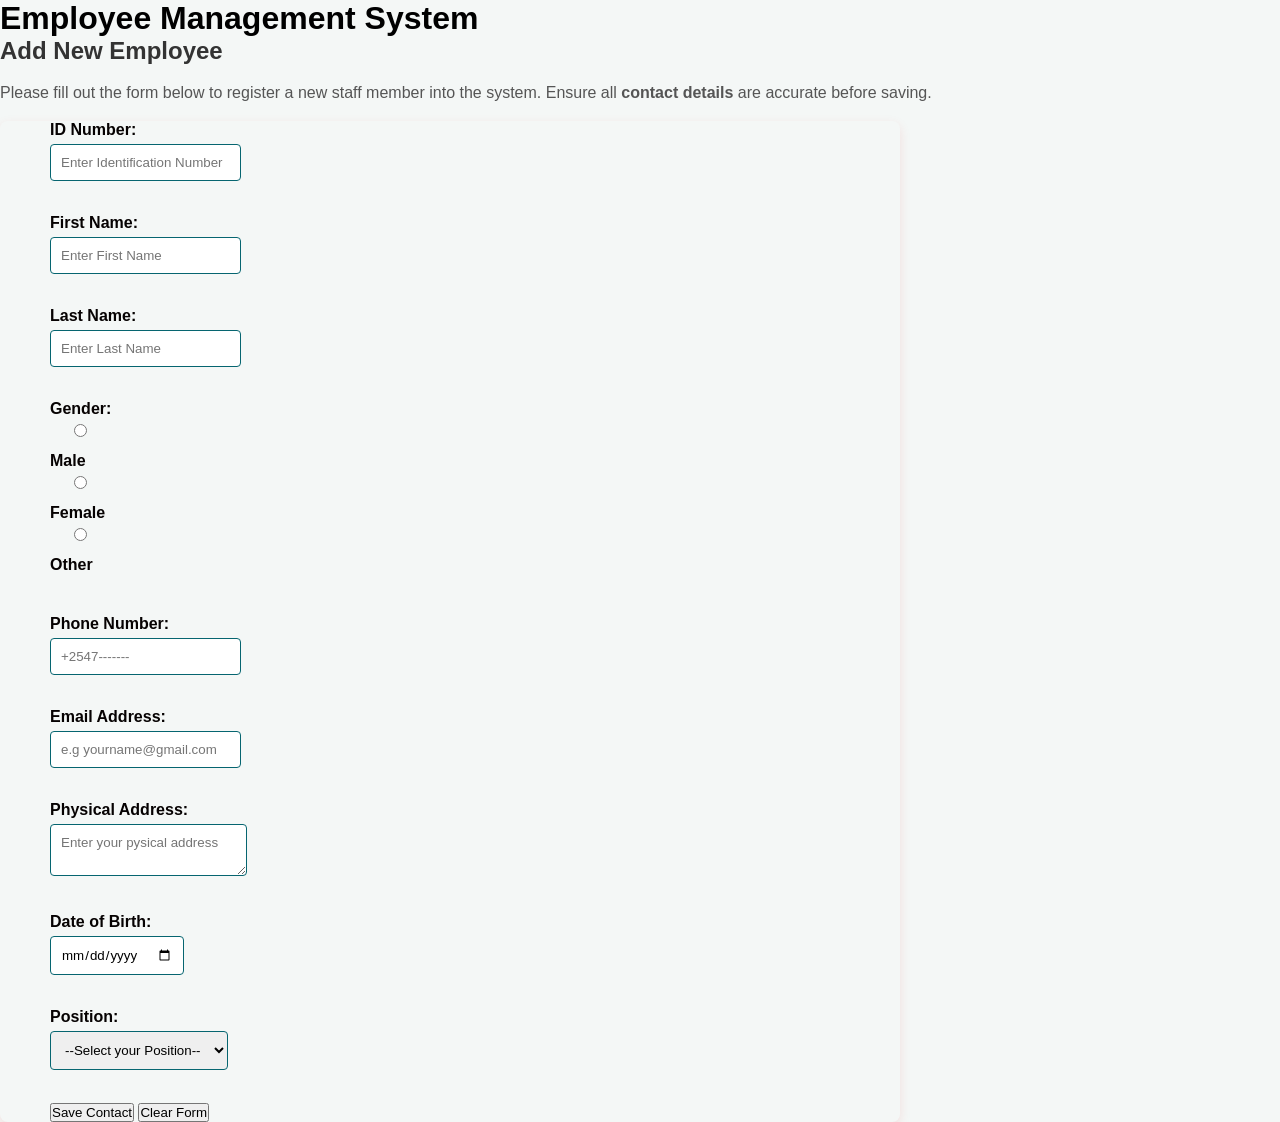
==== new-contact.html @ b5bd3014 "Created the new contact page" ====
<!DOCTYPE html>
<html lang="en">
<head>
    <meta charset="UTF-8">
    <meta name="viewport" content="width=device-width, initial-scale=1.0">
    <title>Add New Contact</title>
    <link rel="stylesheet" href="styles.css">
</head>
<body id="add-contact-page">
    <h1>Employee Management System</h1>
    <h2>Add New Employee</h2>
    <p>Please fill out the form below to register a new staff member into the system. Ensure all <b>contact details</b> are accurate before saving.</p>
    <form>
        <div>
            <label for="id_number">ID Number:</label>
            <input type="text" id="id_number" name="id_number" placeholder="Enter Identification Number">
            <br><br>
        </div>
        <div>
            <label for="firstname">First Name:</label>
            <input type="text" id="firstname" name="firstname" placeholder="Enter First Name">
            <br><br>
        </div>
        <div>
            <label for="lastname">Last Name:</label>
            <input type="text" id="lastname" name="lastname" placeholder="Enter Last Name">
            <br><br>
        </div>
        <div>
            <label>Gender: </label>
            <input type="radio" id="male" name="gender" value="male">
            <label for="male">Male</label>
            <input type="radio" id="female" name="gender" value="female">
            <label for="female">Female</label>
            <input type="radio" id="other" name="gender" value="other">
            <label for="other">Other</label>
            <br><br>
        </div>
        <div>
            <label for="phone">Phone Number:</label>
            <input type="tel" id="phone" name="phone" placeholder="+2547-------">
            <br><br>
        </div>
        <div>
            <label for="email">Email Address:</label>
            <input type="email" id="email" name="email" placeholder="e.g yourname@gmail.com">
            <br><br>
        </div>
        <div>
            <label for="address">Physical Address:</label>
            <textarea id="address" name="address" placeholder="Enter your pysical address"></textarea>
            <br><br>
        </div>
        <div>
            <label for="dob">Date of Birth:</label>
            <input type="date" id="dob" name="dob">
            <br><br>
        </div>
        <div>
    <label for="Position">Position:</label>
    <select id="position" name="position" onchange="checkPosition()">
    <option value="">--Select your Position--</option>
    <option value="manager">Manager</option>
    <option value="supervisor">Supervisor</option>
    <option value="developer">Developer</option>
    <option value="intern">Intern</option>
    <option value="other">Other</option>
</select><br><br>
</div>
<div>
        <button type="submit">Save Contact</button>
        <button type="reset">Clear Form</button>
    </div>
<div id="other-position-group" style="display: none; margin-top: 10px;">
    <label for="other_position">Please specify:</label>
    <input type="text" id="other_position" name="other_position" placeholder="Enter your position">
</div>    
    </form>
    
</body>
</html>
---- styles.css ----
* {
    margin: 0;
    padding: 0;
    box-sizing: border-box;
    font-family: 'Roboto', Arial, sans-serif;
}

body {
    background-color: #f4f7f6;
    display: flex;
    flex-direction: column;
    min-height: 100vh;
}
.top-nav-bar {
    background-color: #ffffff;
    padding: 12px 20px;
    border-bottom: 1px solid #dee2e6;
    text-align: left;
}
.top-nav-bar a {
    text-decoration: none;
    color: #3c8dbc;
    font-weight: 600;
    margin-right: 15px;
}
.hero-header {
    background-color: #ffffff;
    padding: 40px 20px;
    text-align: center;
    border-bottom: 3px solid #3c8dbc;
    text-align: left;
}
.hero-header h1 {
    font-size: 3.5rem;
    color: #222d32;
    text-transform: uppercase;
    letter-spacing: 1px;
    margin-left: 0;
}
.app-container {
    display: flex; 
    flex: 1;  
}
.sidebar {
    width: 250px;
    background-color: #222d32;
    color: #fff;
    padding-top: 20px;
}
.user-panel {
    text-align: center;
    padding-bottom: 20px;
    border-bottom: 1px solid #1a2226;
    margin-bottom: 20px;
}
.user-image img {
    width: 100px;
    height: 100px;
    border-radius: 50%;
    object-fit: cover;
    border: 3px solid #3c8dbc;
    margin-bottom: 10px;
}
.online-circle {
    height: 10px;
    width: 10px;
    background-color: #3fb618;
    border-radius: 50%;
    display: inline-block;
}
.nav-menu {
    list-style: none;
}
.nav-menu li a {
    display: block;
    color: #b8c7ce;
    padding: 15px 25px;
    text-decoration: none;
    border-left: 3px solid transparent;
    transition: 0.3s;
}
.nav-menu li a:hover, .nav-menu li a.active {
    background-color: #1e282c;
    color: #fff;
    border-left-color: #3c8dbc;
}
.content-area {
    flex: 1;
    padding: 30px;
}
.stats-row {
    display: flex;
    gap: 20px;
    margin-bottom: 30px;
}
.box {
    flex: 1;
    color: white;
    padding: 20px;
    border-radius: 4px;
    position: relative;
}
.blue-box { background-color: #00c0ef; }
.green-box { background-color: #00a65a; }
.box-footer {
    background: rgba(0,0,0,0.1);
    margin: 15px -20px -20px;
    padding: 8px;
    text-align: center;
    font-size: 13px;
}
.welcome-section, .vision-mission {
    background: #ffffff;
    padding: 25px;
    border-radius: 4px;
    margin-bottom: 20px;
    box-shadow: 0 1px 3px rgba(0,0,0,0.1);
    border-top: 3px solid #d2d6de;
}
h2 {
    color: #333;
    margin-bottom: 15px;
}
p {
    line-height: 1.6;
    color: #555;
    margin-bottom: 15px;
}
#add-contact-page form {
    background-color: linear-gradient(135deg, #2c3e50, #0d282c);
    max-width: 100vh;
    margin: 0;
    display: flex;
    flex-direction: column;
    align-items: flex-start;
    padding-left: 50px;
    border-radius: 8px;
    box-shadow: 0 4px 12px rgba(224, 12, 12, 0.1);
}
#add-contact-page label {
    display: block;
    font-weight: 600;
    margin-bottom: 5px;
    color: #060202;
    text-align: left;
}
#add-contact-page input, 
#add-contact-page select, 
#add-contact-page textarea {
    width: 100%;
    padding: 10px;
    margin-bottom: 15px;
    border: 1px solid #066570;
    border-radius: 4px;
    box-sizing: border-box;
}
#add-contact-page .form-actions {
    display: flex;
    justify-content: center;
    gap: 20px;
}
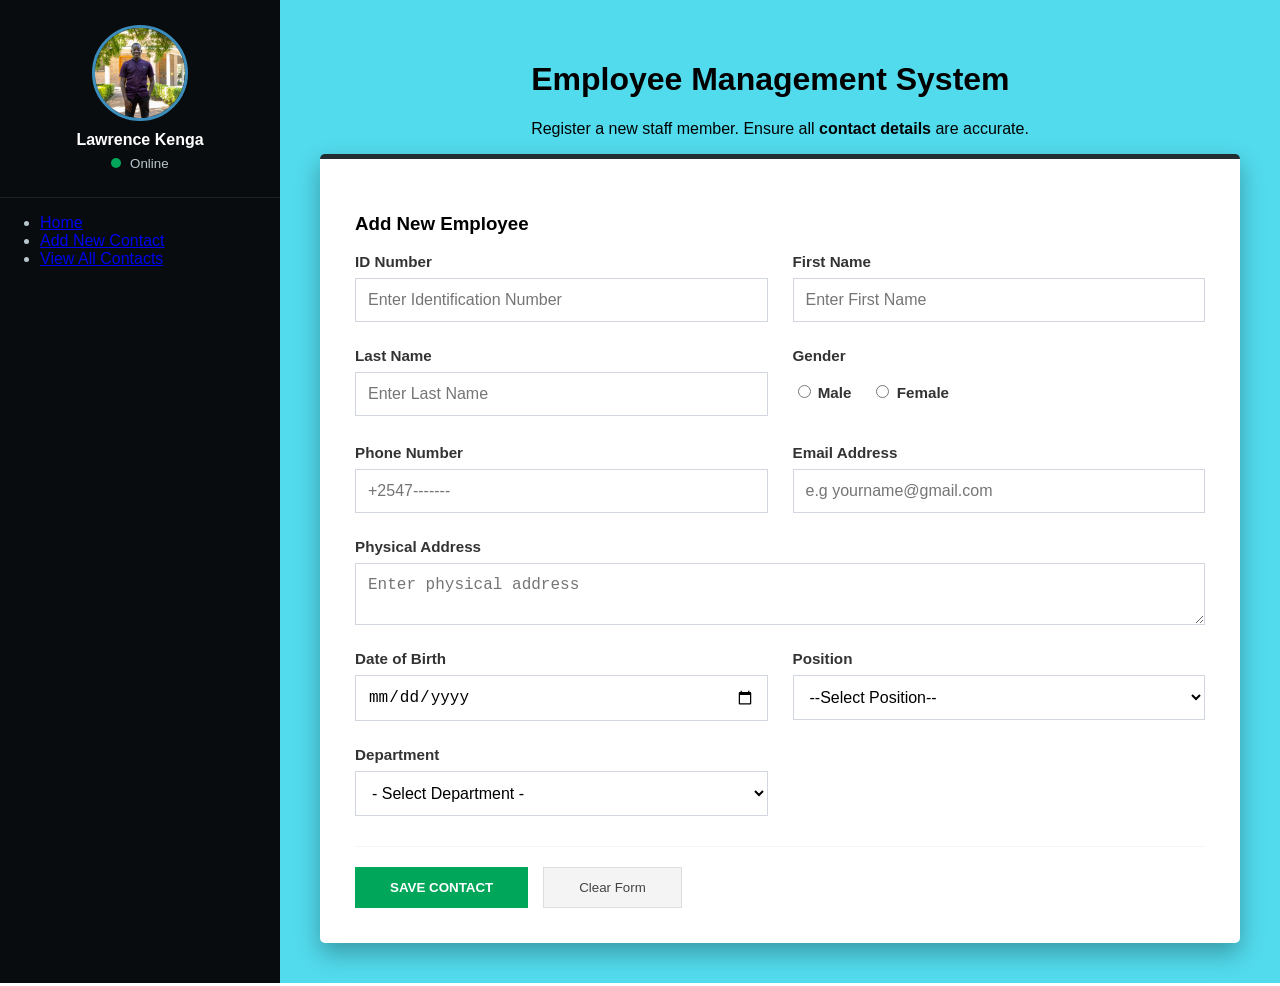
==== commit cb8b904e: "Edited the new contact page and the view all contacts page" ====
--- a/new-contact.html
+++ b/new-contact.html
@@ -3,79 +3,131 @@
 <head>
     <meta charset="UTF-8">
     <meta name="viewport" content="width=device-width, initial-scale=1.0">
-    <title>Add New Contact</title>
+    <title>EMS - Add New Contact</title>
     <link rel="stylesheet" href="styles.css">
 </head>
 <body id="add-contact-page">
-    <h1>Employee Management System</h1>
-    <h2>Add New Employee</h2>
-    <p>Please fill out the form below to register a new staff member into the system. Ensure all <b>contact details</b> are accurate before saving.</p>
-    <form>
-        <div>
-            <label for="id_number">ID Number:</label>
-            <input type="text" id="id_number" name="id_number" placeholder="Enter Identification Number">
-            <br><br>
-        </div>
-        <div>
-            <label for="firstname">First Name:</label>
-            <input type="text" id="firstname" name="firstname" placeholder="Enter First Name">
-            <br><br>
-        </div>
-        <div>
-            <label for="lastname">Last Name:</label>
-            <input type="text" id="lastname" name="lastname" placeholder="Enter Last Name">
-            <br><br>
-        </div>
-        <div>
-            <label>Gender: </label>
-            <input type="radio" id="male" name="gender" value="male">
-            <label for="male">Male</label>
-            <input type="radio" id="female" name="gender" value="female">
-            <label for="female">Female</label>
-            <input type="radio" id="other" name="gender" value="other">
-            <label for="other">Other</label>
-            <br><br>
-        </div>
-        <div>
-            <label for="phone">Phone Number:</label>
-            <input type="tel" id="phone" name="phone" placeholder="+2547-------">
-            <br><br>
-        </div>
-        <div>
-            <label for="email">Email Address:</label>
-            <input type="email" id="email" name="email" placeholder="e.g yourname@gmail.com">
-            <br><br>
-        </div>
-        <div>
-            <label for="address">Physical Address:</label>
-            <textarea id="address" name="address" placeholder="Enter your pysical address"></textarea>
-            <br><br>
-        </div>
-        <div>
-            <label for="dob">Date of Birth:</label>
-            <input type="date" id="dob" name="dob">
-            <br><br>
-        </div>
-        <div>
-    <label for="Position">Position:</label>
-    <select id="position" name="position" onchange="checkPosition()">
-    <option value="">--Select your Position--</option>
-    <option value="manager">Manager</option>
-    <option value="supervisor">Supervisor</option>
-    <option value="developer">Developer</option>
-    <option value="intern">Intern</option>
-    <option value="other">Other</option>
-</select><br><br>
+
+    <div class="app-container">
+        <aside class="sidebar">
+            <div class="user-panel">
+                <div class="user-image">
+                    <img src="images/lau.jpeg" alt="User Image" id="sidebar-profile-img">
+                </div>
+                <div class="user-info">
+                    <p>Lawrence Kenga</p>
+                    <small><span class="online-circle"></span> Online</small>
+                </div>
+            </div>
+            <ul class="nav-menu">
+                <li><a href="index.html">Home</a></li>
+                <li><a href="new-contact.html" class="active">Add New Contact</a></li>
+                <li><a href="view-contacts.html">View All Contacts</a></li>
+            </ul>
+        </aside>
+
+        <main class="content-area">
+            <div class="page-header">
+                <h1>Employee Management System</h1>
+                <p>Register a new staff member. Ensure all <strong>contact details</strong> are accurate.</p>
+            </div>
+
+            <div class="form-card">
+                <div class="card-header">
+                    <h3>Add New Employee</h3>
+                </div>
+                <form id="contact-form">
+                    <div class="form-grid">
+                        <div class="form-group">
+                            <label for="id_number">ID Number</label>
+                            <input type="text" id="id_number" required placeholder="Enter Identification Number" required>
+                        </div>
+
+                        <div class="form-group">
+                            <label for="firstname">First Name</label>
+                            <input type="text" id="firstname" required placeholder="Enter First Name" required>
+                        </div>
+
+                        <div class="form-group">
+                            <label for="lastname">Last Name</label>
+                            <input type="text" id="lastname" required placeholder="Enter Last Name" required>
+                        </div>
+
+                        <div class="form-group">
+                            <label>Gender</label>
+                            <div class="radio-group">
+                                <label><input type="radio" name="gender" value="male"> Male</label>
+                                <label><input type="radio" name="gender" value="female"> Female</label>
+                            </div>
+                        </div>
+
+                        <div class="form-group">
+                            <label for="phone">Phone Number</label>
+                            <input type="tel" id="phone" placeholder="+2547-------">
+                        </div>
+
+                        <div class="form-group">
+                            <label for="email">Email Address</label>
+                            <input type="email" id="email" placeholder="e.g yourname@gmail.com" required>
+                        </div>
+
+                        <div class="form-group full-width">
+                            <label for="address">Physical Address</label>
+                            <textarea id="address" rows="2" placeholder="Enter physical address"></textarea>
+                        </div>
+
+                        <div class="form-group">
+                            <label for="dob">Date of Birth</label>
+                            <input type="date" id="dob">
+                        </div>
+<div class="form-group">
+    <label for="position">Position</label>
+    <select id="position" name="position" required onchange="checkPosition(this.value)">
+        <option value="">--Select Position--</option>
+        <option value="Supervisor">Supervisor</option>
+        <option value="Sales Representative">Sales Representative</option>
+        <option value="Project Manager">Project Manager</option>
+        <option value="Receptionist">Receptionist</option>
+        <option value="Senior Web Developer">Senior Web Developer</option>
+        <option value="Junior Web Developer">Junior Web Developer</option>
+        <option value="Intern">Intern</option>
+        <option value="Other">Other</option>
+    </select>
 </div>
-<div>
-        <button type="submit">Save Contact</button>
-        <button type="reset">Clear Form</button>
+
+<div id="other-pos-group" class="form-group full-width" style="display: none;">
+    <label for="other_position">Please Specify your Position</label>
+    <input type="text" id="other_position" placeholder="Specify your specific role">
+</div>
+                        <div class="form-group">
+                            <label for="department">Department</label>
+                            <select id="department" onchange="checkDepartment(this.value)">
+                                <option value="">- Select Department -</option>
+                                <option value="IT">IT</option>
+                                <option value="Finance">Finance</option>
+                                <option value="HR">HR</option>
+                                <option value="Customer Relations">Customer Relations</option>
+                                <option value="Sales and Marketing">Sales and Marketing</option>
+                                <option value="Project Management Team">Project Management Team</option>
+                                <option value="Others">Others</option>
+                            </select>
+                        </div>
+
+                        <div id="other-dept-group" class="form-group full-width" style="display: none;">
+                            <label for="other_dept">Specify your Department</label>
+                            <input type="text" id="other_dept" placeholder="Enter your specific department">
+                        </div>
+                    </div>
+
+                    <div class="form-actions">
+                        <button type="submit" class="btn-save">Save Contact</button>
+                        <button type="reset" class="btn-clear">Clear Form</button>
+                    </div>
+                </form>
+            </div>
+        </main>
     </div>
-<div id="other-position-group" style="display: none; margin-top: 10px;">
-    <label for="other_position">Please specify:</label>
-    <input type="text" id="other_position" name="other_position" placeholder="Enter your position">
-</div>    
-    </form>
-    
+
+    <script src="main.js"></script>
 </body>
 </html>
--- a/styles.css
+++ b/styles.css
@@ -1,60 +1,59 @@
-
-* {
-    margin: 0;
-    padding: 0;
-    box-sizing: border-box;
-    font-family: 'Roboto', Arial, sans-serif;
-}
-
-body {
+#landing-page {
     background-color: #f4f7f6;
     display: flex;
     flex-direction: column;
     min-height: 100vh;
-}
-.top-nav-bar {
+    margin: 0;
+}
+
+#landing-page .top-nav-bar {
     background-color: #ffffff;
     padding: 12px 20px;
     border-bottom: 1px solid #dee2e6;
     text-align: left;
 }
-.top-nav-bar a {
+
+#landing-page .top-nav-bar a {
     text-decoration: none;
     color: #3c8dbc;
     font-weight: 600;
     margin-right: 15px;
 }
-.hero-header {
+
+#landing-page .hero-header {
     background-color: #ffffff;
     padding: 40px 20px;
-    text-align: center;
     border-bottom: 3px solid #3c8dbc;
     text-align: left;
 }
-.hero-header h1 {
+
+#landing-page .hero-header h1 {
     font-size: 3.5rem;
     color: #222d32;
     text-transform: uppercase;
     letter-spacing: 1px;
-    margin-left: 0;
-}
-.app-container {
+}
+
+#landing-page .app-container {
     display: flex; 
     flex: 1;  
 }
-.sidebar {
+
+#landing-page .sidebar {
     width: 250px;
     background-color: #222d32;
     color: #fff;
     padding-top: 20px;
 }
-.user-panel {
+
+#landing-page .user-panel {
     text-align: center;
     padding-bottom: 20px;
     border-bottom: 1px solid #1a2226;
     margin-bottom: 20px;
 }
-.user-image img {
+
+#landing-page .user-image img {
     width: 100px;
     height: 100px;
     border-radius: 50%;
@@ -62,17 +61,21 @@
     border: 3px solid #3c8dbc;
     margin-bottom: 10px;
 }
-.online-circle {
+
+#landing-page .online-circle {
     height: 10px;
     width: 10px;
     background-color: #3fb618;
     border-radius: 50%;
     display: inline-block;
 }
-.nav-menu {
+
+#landing-page .nav-menu {
     list-style: none;
-}
-.nav-menu li a {
+    padding: 0;
+}
+
+#landing-page .nav-menu li a {
     display: block;
     color: #b8c7ce;
     padding: 15px 25px;
@@ -80,83 +83,269 @@
     border-left: 3px solid transparent;
     transition: 0.3s;
 }
-.nav-menu li a:hover, .nav-menu li a.active {
+
+#landing-page .nav-menu li a:hover, 
+#landing-page .nav-menu li a.active {
     background-color: #1e282c;
     color: #fff;
     border-left-color: #3c8dbc;
 }
-.content-area {
+
+#landing-page .content-area {
     flex: 1;
     padding: 30px;
 }
-.stats-row {
+
+#landing-page .stats-row {
     display: flex;
     gap: 20px;
     margin-bottom: 30px;
 }
-.box {
+#landing-page .box {
     flex: 1;
     color: white;
     padding: 20px;
     border-radius: 4px;
     position: relative;
 }
-.blue-box { background-color: #00c0ef; }
-.green-box { background-color: #00a65a; }
-.box-footer {
+
+#landing-page .blue-box { background-color: #00c0ef; }
+#landing-page .green-box { background-color: #00a65a; }
+
+#landing-page .box-footer {
     background: rgba(0,0,0,0.1);
     margin: 15px -20px -20px;
     padding: 8px;
     text-align: center;
     font-size: 13px;
 }
-.welcome-section, .vision-mission {
-    background: #ffffff;
+
+#landing-page .welcome-section, 
+#landing-page .vision-mission {
+    background: #cf1010;
     padding: 25px;
     border-radius: 4px;
     margin-bottom: 20px;
     box-shadow: 0 1px 3px rgba(0,0,0,0.1);
-    border-top: 3px solid #d2d6de;
-}
-h2 {
+    border-top: 3px solid #0c56ea;
+}
+#landing-page h2 {
+    color: #ffffff;
+    margin-bottom: 15px;
+}
+#landing-page p {
+    line-height: 1.6;
+    color: #ffffff;
+    margin-bottom: 15px;
+}
+#add-contact-page {
+    margin: 0;
+    padding: 0;
+    font-family: 'Segoe UI', Tahoma, Geneva, Verdana, sans-serif;
+}
+#add-contact-page .app-container {
+    display: flex;
+    min-height: 100vh;
+}
+#add-contact-page .sidebar {
+    width: 280px;
+    background-color: #080c0e; 
+    flex-shrink: 0;
+    color: #b8c7ce;
+}
+#add-contact-page .user-panel {
+    padding: 25px 15px;
+    text-align: center;
+    border-bottom: 1px solid #1a2226;
+}
+#add-contact-page .user-image img {
+    width: 90px !important;
+    height: 90px !important;
+    border-radius: 50% !important;
+    object-fit: cover;
+    border: 3px solid #3c8dbc; 
+    display: block;
+    margin: 0 auto 10px auto;
+}
+
+#add-contact-page .user-info p {
+    color: #ffffff;
+    font-weight: 600;
+    margin: 5px 0;
+}
+
+#add-contact-page .online-circle {
+    height: 10px;
+    width: 10px;
+    background-color: #00a65a;
+    border-radius: 50%;
+    display: inline-block;
+    margin-right: 5px;
+}
+#add-contact-page .content-area {
+    flex: 1;
+    background-color: #52dbed;
+    padding: 40px;
+    display: flex;
+    flex-direction: column;
+    align-items: center;
+    overflow-y: auto;
+}
+#add-contact-page .header-container {
+    width: 100%;
+    max-width: 850px;
+    margin-bottom: 25px;
+    color: #ffffff;
+}
+#add-contact-page .header-container h1 { font-size: 2.2rem; margin-bottom: 5px; }
+#add-contact-page .header-container h2 { font-size: 1.5rem; opacity: 0.9; }
+#add-contact-page .form-card {
+    background: #ffffff;
+    width: 100%;
+    max-width: 850px;
+    border-top: 5px solid #222d32;
+    box-shadow: 0 10px 25px rgba(0,0,0,0.3);
+    padding: 35px;
+    border-radius: 5px;
+}
+#add-contact-page .form-grid {
+    display: grid;
+    grid-template-columns: 1fr 1fr;
+    gap: 25px;
+}
+#add-contact-page .full-width {
+    grid-column: span 2;
+}
+#add-contact-page .form-group {
+    display: flex;
+    flex-direction: column;
+}
+#add-contact-page label {
+    font-weight: 700;
+    margin-bottom: 8px;
     color: #333;
-    margin-bottom: 15px;
-}
-p {
-    line-height: 1.6;
-    color: #555;
-    margin-bottom: 15px;
-}
-#add-contact-page form {
-    background-color: linear-gradient(135deg, #2c3e50, #0d282c);
-    max-width: 100vh;
-    margin: 0;
-    display: flex;
-    flex-direction: column;
-    align-items: flex-start;
-    padding-left: 50px;
-    border-radius: 8px;
-    box-shadow: 0 4px 12px rgba(224, 12, 12, 0.1);
-}
-#add-contact-page label {
-    display: block;
-    font-weight: 600;
-    margin-bottom: 5px;
-    color: #060202;
-    text-align: left;
+    font-size: 0.95rem;
 }
 #add-contact-page input, 
 #add-contact-page select, 
 #add-contact-page textarea {
+    padding: 12px;
+    border: 1px solid #d2d6de;
+    border-radius: 0;
+    font-size: 1rem;
+    background-color: #fff;
+}
+#add-contact-page input:focus, 
+#add-contact-page select:focus {
+    border-color: #3c8dbc;
+    outline: none;
+    box-shadow: 0 0 5px rgba(60, 141, 188, 0.5);
+}
+#add-contact-page .radio-group {
+    display: flex;
+    gap: 20px;
+    padding: 10px 0;
+}
+#add-contact-page .radio-label {
+    font-weight: 500;
+    cursor: pointer;
+}
+#add-contact-page .form-actions {
+    margin-top: 30px;
+    padding-top: 20px;
+    border-top: 1px solid #f4f4f4;
+    display: flex;
+    gap: 15px;
+}
+#add-contact-page .btn-save {
+    background-color: #00a65a;
+    color: white;
+    border: none;
+    padding: 12px 35px;
+    font-weight: bold;
+    cursor: pointer;
+    text-transform: uppercase;
+}
+#add-contact-page .btn-clear {
+    background-color: #f4f4f4;
+    color: #444;
+    border: 1px solid #ddd;
+    padding: 12px 35px;
+    cursor: pointer;
+}
+#add-contact-page .btn-save:hover { background-color: #008d4c; }
+#add-contact-page .btn-clear:hover { background-color: #e7e7e7; }
+#view-contacts-page .app-container {
+    display: flex;
+    align-items: stretch;
+    min-height: 100vh;
+}
+#view-contacts-page .sidebar {
+    width: 250px;
+    background-color: #181817;
+    color: white;
+    padding-top: 20px;
+}
+#view-contacts-page .user-panel .user-image img {
+    width: 90px;
+    height: 90px;
+    border-radius: 50%;
+    object-fit: cover;
+    border: 3px solid #3c8dbc; 
+    display: block;
+    margin: 0 auto 10px auto;
+}
+#view-contacts-page .content-area {
+    flex: 1;
+    padding: 30px;
+    background-color: #f4f7f6;
+}
+#view-contacts-page h1 {
+    font-size: 1.8rem;
+    color: #222d32;
+    margin-bottom: 5px;
+}
+#view-contacts-page .employee-table {
     width: 100%;
-    padding: 10px;
-    margin-bottom: 15px;
-    border: 1px solid #066570;
-    border-radius: 4px;
-    box-sizing: border-box;
-}
-#add-contact-page .form-actions {
-    display: flex;
-    justify-content: center;
-    gap: 20px;
+    border-collapse: collapse;
+    background-color: #fff;
+    border-top: 3px solid #3c8dbc;
+    box-shadow: 0 1px 3px rgba(0,0,0,0.1);
+    margin-top: 20px;
+}
+#view-contacts-page .employee-table th {
+    background-color: #f8f9fa;
+    padding: 12px 15px;
+    text-align: left;
+    border-bottom: 2px solid #dee2e6;
+    font-size: 0.85rem;
+    color: #333;
+    text-transform: uppercase;
+}
+#view-contacts-page .employee-table td {
+    padding: 12px 15px;
+    border-bottom: 1px solid #f4f4f4;
+    font-size: 0.9rem;
+    color: #444;
+    vertical-align: middle;
+}
+#view-contacts-page .action-buttons {
+    display: flex;
+    gap: 5px;
+}
+#view-contacts-page .action-buttons button {
+    border: none;
+    border-radius: 3px;
+    padding: 6px 10px;
+    font-size: 0.8rem;
+    color: #fff;
+    cursor: pointer;
+    transition: background 0.2s;
+}
+.btn-details { background-color: #00c0ef; }
+.btn-edit    { background-color: #f39c12; }
+.btn-delete  { background-color: #dd4b39; } 
+
+#view-contacts-page .action-buttons button:hover {
+    opacity: 0.8;
 }
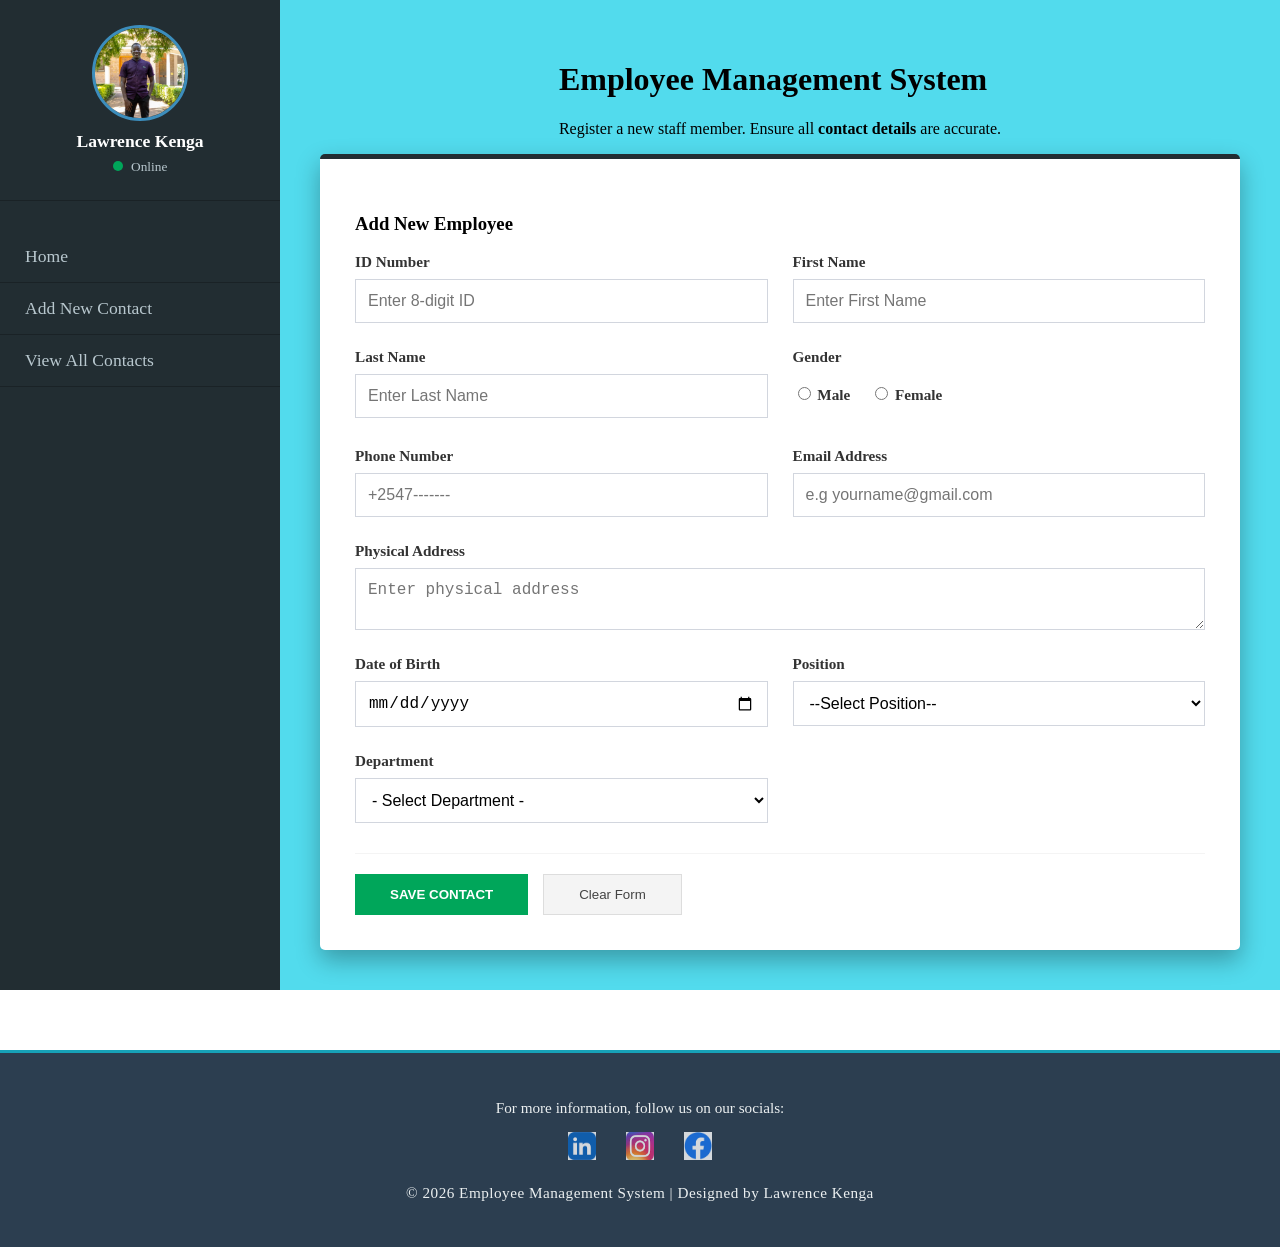
==== commit fd0953d3: "Made a few adjustments especially using the JS and completed buiding the entire system" ====
--- a/new-contact.html
+++ b/new-contact.html
@@ -40,7 +40,7 @@
                     <div class="form-grid">
                         <div class="form-group">
                             <label for="id_number">ID Number</label>
-                            <input type="text" id="id_number" required placeholder="Enter Identification Number" required>
+                            <input type="text" id="id_number" required placeholder="Enter 8-digit ID" maxlength="8">
                         </div>
 
                         <div class="form-group">
@@ -63,7 +63,7 @@
 
                         <div class="form-group">
                             <label for="phone">Phone Number</label>
-                            <input type="tel" id="phone" placeholder="+2547-------">
+                            <input type="tel" id="phone" placeholder="+2547-------" maxlength="13">
                         </div>
 
                         <div class="form-group">
@@ -82,7 +82,7 @@
                         </div>
 <div class="form-group">
     <label for="position">Position</label>
-    <select id="position" name="position" required onchange="checkPosition(this.value)">
+    <select id="position" name="position" required onchange="toggleOtherPosition(this.value)">
         <option value="">--Select Position--</option>
         <option value="Supervisor">Supervisor</option>
         <option value="Sales Representative">Sales Representative</option>
@@ -127,6 +127,23 @@
             </div>
         </main>
     </div>
+    <footer class="main-footer">
+    <div class="footer-content">
+        <p>For more information, follow us on our socials:</p>
+        <div class="social-icons">
+                <a href="https://www.linkedin.com/feed/" target="_blank" title="LinkedIn">
+                <img src="images/Linkdln.png" alt="LinkedIn">
+            </a>
+            <a href="https://www.instagram.com/" target="_blank" title="Instagram">
+                <img src="images/IG.png" alt="Instagram">
+            </a>
+            <a href="https://www.facebook.com/" target="_blank" title="Facebook">
+                <img src="images/FB.png" alt="Facebook">
+            </a>
+        </div>
+        <p class="copyright">&copy; 2026 Employee Management System | Designed by Lawrence Kenga</p>
+    </div>
+</footer>
 
     <script src="main.js"></script>
 </body>
--- a/styles.css
+++ b/styles.css
@@ -61,7 +61,115 @@
     border: 3px solid #3c8dbc;
     margin-bottom: 10px;
 }
-
+.welcome-container {
+    position: fixed;
+    top: 0;
+    left: 280px;
+    right: 0;
+    bottom: 0;
+    background: rgba(34, 45, 50, 0.95);
+    display: flex;
+    justify-content: center;
+    align-items: center;
+    z-index: 9999;
+    transition: opacity 0.8s ease, visibility 0.8s;
+}
+.welcome-content {
+    text-align: center;
+    color: white;
+    transform: translateY(30px);
+    opacity: 0;
+    animation: fadeInUp 1.2s forwards ease-out;
+}
+
+.welcome-content h1 {
+    font-size: 3rem;
+    color: #3c8dbc;
+    margin-bottom: 10px;
+}
+
+.welcome-content p {
+    font-size: 1.5rem;
+    margin-bottom: 5px;
+}
+
+.wish-text {
+    font-style: italic;
+    opacity: 0.8;
+}
+
+.explore-btn {
+    margin-top: 30px;
+    padding: 12px 40px;
+    background: #00a65a;
+    color: white;
+    border: none;
+    border-radius: 5px;
+    font-size: 1.1rem;
+    cursor: pointer;
+    transition: transform 0.2s;
+}
+
+.explore-btn:hover {
+    transform: scale(1.05);
+}
+@keyframes fadeInUp {
+    to {
+        opacity: 1;
+        transform: translateY(0);
+    }
+}
+.welcome-hidden {
+    opacity: 0;
+    visibility: hidden;
+}
+.timer-loader {
+    width: 250px;
+    height: 3px;
+    background: rgba(255, 255, 255, 0.1);
+    margin: 25px auto 0;
+    border-radius: 10px;
+    overflow: hidden;
+}
+.timer-progress {
+    width: 100%;
+    height: 100%;
+    background: #3c8dbc;
+    animation: shrinkBar 2s linear forwards;
+}
+@keyframes shrinkBar {
+    from { width: 100%; }
+    to { width: 0%; }
+}
+.reveal-content {
+    opacity: 0;
+    transform: scale(0.95);
+    transition: all 1s ease-in-out;
+    transition-delay: 0.5s;
+}
+.content-visible {
+    opacity: 1;
+    transform: scale(1);
+}
+.mission-vision-container {
+    opacity: 0;
+    transform: translateY(20px);
+    transition: all 0.8s ease-out;
+    margin-top: 50px;
+    display: flex;
+    gap: 30px;
+    justify-content: center;
+}
+
+.vision-card, .mission-card {
+    background: white;
+    padding: 30px;
+    border-radius: 8px;
+    box-shadow: 0 4px 15px rgba(0,0,0,0.05);
+    border-top: 4px solid #3c8dbc;
+    flex: 1;
+    max-width: 450px;
+}
 #landing-page .online-circle {
     height: 10px;
     width: 10px;
@@ -141,7 +249,7 @@
 #add-contact-page {
     margin: 0;
     padding: 0;
-    font-family: 'Segoe UI', Tahoma, Geneva, Verdana, sans-serif;
+    font-family: "Times New Roman", Times, serif;
 }
 #add-contact-page .app-container {
     display: flex;
@@ -149,14 +257,30 @@
 }
 #add-contact-page .sidebar {
     width: 280px;
-    background-color: #080c0e; 
+    background-color: #222d32;
     flex-shrink: 0;
     color: #b8c7ce;
+    display: flex;
+    flex-direction: column;
 }
 #add-contact-page .user-panel {
     padding: 25px 15px;
     text-align: center;
     border-bottom: 1px solid #1a2226;
+    margin-bottom: 10px;
+}
+#add-contact-page .sidebar ul li {
+    position: relative;
+    border-bottom: 1px solid #1a2226;
+}
+#add-contact-page .sidebar ul li a {
+    display: block;
+    padding: 15px 20px 15px 25px;
+    color: #b8c7ce;
+    text-decoration: none;
+    font-size: 1.1rem;
+    transition: all 0.3s;
+    font-family: "Times New Roman", Times, serif;
 }
 #add-contact-page .user-image img {
     width: 90px !important;
@@ -172,6 +296,7 @@
     color: #ffffff;
     font-weight: 600;
     margin: 5px 0;
+    font-size: 1.1rem;
 }
 
 #add-contact-page .online-circle {
@@ -181,6 +306,11 @@
     border-radius: 50%;
     display: inline-block;
     margin-right: 5px;
+}
+#add-contact-page .sidebar ul {
+    list-style: none;
+    padding: 0;
+    margin: 20px 0 0 0;
 }
 #add-contact-page .content-area {
     flex: 1;
@@ -280,72 +410,268 @@
     align-items: stretch;
     min-height: 100vh;
 }
+.top-nav {
+    background-color: #f4f4f4;
+    padding: 15px 30px;
+    border-bottom: 1px solid #ddd;
+    display: flex;
+    gap: 40px;
+}
+.top-nav a {
+    color: #5d5d5d;
+    text-decoration: none;
+    font-weight: 600;
+    font-size: 1rem;
+    letter-spacing: 1.2px;
+    transition: 0.3s;
+}
+.top-nav a:hover {
+    color: #000000;
+}
+#view-contacts-page {
+    margin: 0;
+    padding: 0;
+    font-family: "Times New Roman", Times, serif;
+}
+#view-contacts-page .app-container {
+    display: flex;
+    min-height: 100vh;
+}
+
 #view-contacts-page .sidebar {
-    width: 250px;
-    background-color: #181817;
-    color: white;
-    padding-top: 20px;
-}
-#view-contacts-page .user-panel .user-image img {
-    width: 90px;
-    height: 90px;
-    border-radius: 50%;
+    width: 280px;
+    background-color: #222d32; 
+    flex-shrink: 0;
+    color: #b8c7ce;
+}
+
+#view-contacts-page .user-panel {
+    padding: 25px 15px;
+    text-align: center;
+    border-bottom: 1px solid #1a2226;
+}
+
+#view-contacts-page .user-image img {
+    width: 90px !important;
+    height: 90px !important;
+    border-radius: 50% !important;
     object-fit: cover;
-    border: 3px solid #3c8dbc; 
+    border: 3px solid #3c8dbc;
     display: block;
     margin: 0 auto 10px auto;
 }
+
+#view-contacts-page .user-info p {
+    color: #ffffff;
+    font-weight: 600;
+    margin: 5px 0;
+}
+
+#view-contacts-page .user-info small {
+    color: #00a65a; 
+    font-weight: bold;
+}
+
+#view-contacts-page .online-circle {
+    height: 10px;
+    width: 10px;
+    background-color: #00a65a;
+    border-radius: 50%;
+    display: inline-block;
+    margin-right: 5px;
+}
+
+#view-contacts-page .nav-menu {
+    list-style: none;
+    padding: 0;
+    margin: 20px 0;
+}
+
+#view-contacts-page .nav-menu li a {
+    color: #b8c7ce;
+    text-decoration: none;
+    display: block;
+    padding: 12px 20px;
+    border-left: 3px solid transparent;
+    transition: all 0.3s;
+}
+
+#view-contacts-page .nav-menu li a:hover, 
+#view-contacts-page .nav-menu li a.active {
+    color: #ffffff;
+    background: #1e282c;
+    border-left-color: #3c8dbc;
+}
 #view-contacts-page .content-area {
     flex: 1;
-    padding: 30px;
-    background-color: #f4f7f6;
-}
-#view-contacts-page h1 {
-    font-size: 1.8rem;
+    background-color: #55e0ff;
+    padding: 40px;
+    display: flex;
+    flex-direction: column;
+    align-items: center;
+    overflow-x: hidden;
+}
+#view-contacts-page .header-container {
+    width: 100%;
+    max-width: 1200px;
+    margin-bottom: 30px;
     color: #222d32;
-    margin-bottom: 5px;
-}
-#view-contacts-page .employee-table {
+}
+
+#view-contacts-page .header-container h1 {
+    font-size: 2.2rem;
+    margin-bottom: 10px;
+    text-shadow: 1px 1px 2px rgba(255,255,255,0.5);
+}
+
+#view-contacts-page .header-container p {
+    font-size: 1.1rem;
+    line-height: 1.6;
+    max-width: 900px;
+    font-weight: 500;
+}
+.search-container {
+    margin: 20px 0;
+    display: flex;
+    justify-content: flex-start;
+}
+#searchInput {
+    width: 350px;
+    padding: 12px 16px;
+    border: 1.5px solid #d1d8e0;
+    border-radius: 8px;
+    font-size: 0.95rem;
+    outline: none;
+    transition: all 0.3s ease;
+    background-color: #f9f9f9;
+}
+#searchInput:focus {
+    border-color: #17a2b8;
+    background-color: #ffffff;
+    box-shadow: 0 0 8px rgba(23, 162, 184, 0.2);
+}
+#view-contacts-page .table-card {
+    background: #ffffff;
+    border-radius: 12px;
+    padding: 20px;
+    box-shadow: 0 8px 30px rgba(0,0,0,0.1);
+    margin: 20px auto;
+    width: 95%;
+    overflow-x: auto; 
+}
+.employee-table {
     width: 100%;
     border-collapse: collapse;
-    background-color: #fff;
-    border-top: 3px solid #3c8dbc;
-    box-shadow: 0 1px 3px rgba(0,0,0,0.1);
-    margin-top: 20px;
-}
-#view-contacts-page .employee-table th {
+    table-layout: auto;
+}
+.employee-table th {
     background-color: #f8f9fa;
-    padding: 12px 15px;
-    text-align: left;
-    border-bottom: 2px solid #dee2e6;
-    font-size: 0.85rem;
     color: #333;
     text-transform: uppercase;
-}
-#view-contacts-page .employee-table td {
-    padding: 12px 15px;
+    font-size: 0.8rem;
+    font-weight: 700;
+    padding: 15px 10px;
+    border-bottom: 2px solid #dee2e6;
+    text-align: left;
+}
+.employee-table td {
+    padding: 15px 10px;
     border-bottom: 1px solid #f4f4f4;
     font-size: 0.9rem;
     color: #444;
     vertical-align: middle;
 }
-#view-contacts-page .action-buttons {
-    display: flex;
-    gap: 5px;
-}
-#view-contacts-page .action-buttons button {
+.employee-table tbody tr:nth-child(even),.employee-table td:first-child {
+    background-color: #fafafa;
+    width: 60px;
+    text-align: center;
+    padding-left: 10px;
+}
+.employee-table th:nth-child(2), 
+.employee-table td:nth-child(2) {
+    width: 120px;
+}
+.employee-table tbody tr:hover {
+    background-color: #f1f7ff;
+}
+.action-buttons {
+    display: flex;
+    gap: 6px;
+    min-width: 210px;
+    justify-content: flex-start;
+}
+#view-contacts-page .btn-details, 
+#view-contacts-page .btn-edit, 
+#view-contacts-page .btn-delete {
+    padding: 4px 8px;
+    font-size: 0.75rem; 
+    border-radius: 4px;
     border: none;
-    border-radius: 3px;
-    padding: 6px 10px;
-    font-size: 0.8rem;
-    color: #fff;
+    color: rgb(161, 247, 82);
     cursor: pointer;
-    transition: background 0.2s;
-}
-.btn-details { background-color: #00c0ef; }
-.btn-edit    { background-color: #f39c12; }
-.btn-delete  { background-color: #dd4b39; } 
-
-#view-contacts-page .action-buttons button:hover {
+    display: inline-flex;
+    align-items: center;
+    gap: 4px;
+    font-weight: 500;
+}
+.btn-edit, .btn-delete {
+    border: none;
+    padding: 8px 12px;
+    cursor: pointer;
+    border-radius: 4px;
+    font-size: 1rem;
+    transition: transform 0.2s, opacity 0.2s;
+}
+.btn-details {
+    background-color: #6880f4;
+    color: white;
+}
+.btn-edit {
+    background-color: #f39c12;
+    color: white;
+}
+.btn-delete {
+    background-color: #dd4b39;
+    color: white;
+}
+.btn-edit:hover, .btn-delete:hover {
+    transform: translateY(-2px);
+    opacity: 0.9;
+}
+.main-footer {
+    background-color: #2c3e50; 
+    color: #ffffff;
+    padding: 30px 15px;
+    margin-top: 60px;
+    text-align: center;
+    border-top: 3px solid #17a2b8;
+}
+
+.footer-content p {
+    margin-bottom: 15px;
+    font-size: 0.95rem;
+    color: #ecf0f1;
+    font-weight: 400;
+}
+.social-icons {
+    display: flex;
+    justify-content: center;
+    align-items: center;
+    gap: 30px;
+    margin-bottom: 20px;
+}
+.social-icons img {
+    width: 28px;
+    height: 28px;
+    transition: transform 0.3s ease;
     opacity: 0.8;
+}
+.social-icons a:hover img {
+    transform: scale(1.15);
+    opacity: 1;
+}
+.copyright {
+    font-size: 0.75rem;
+    color: #95a5a6;
+    letter-spacing: 0.5px;
 }
